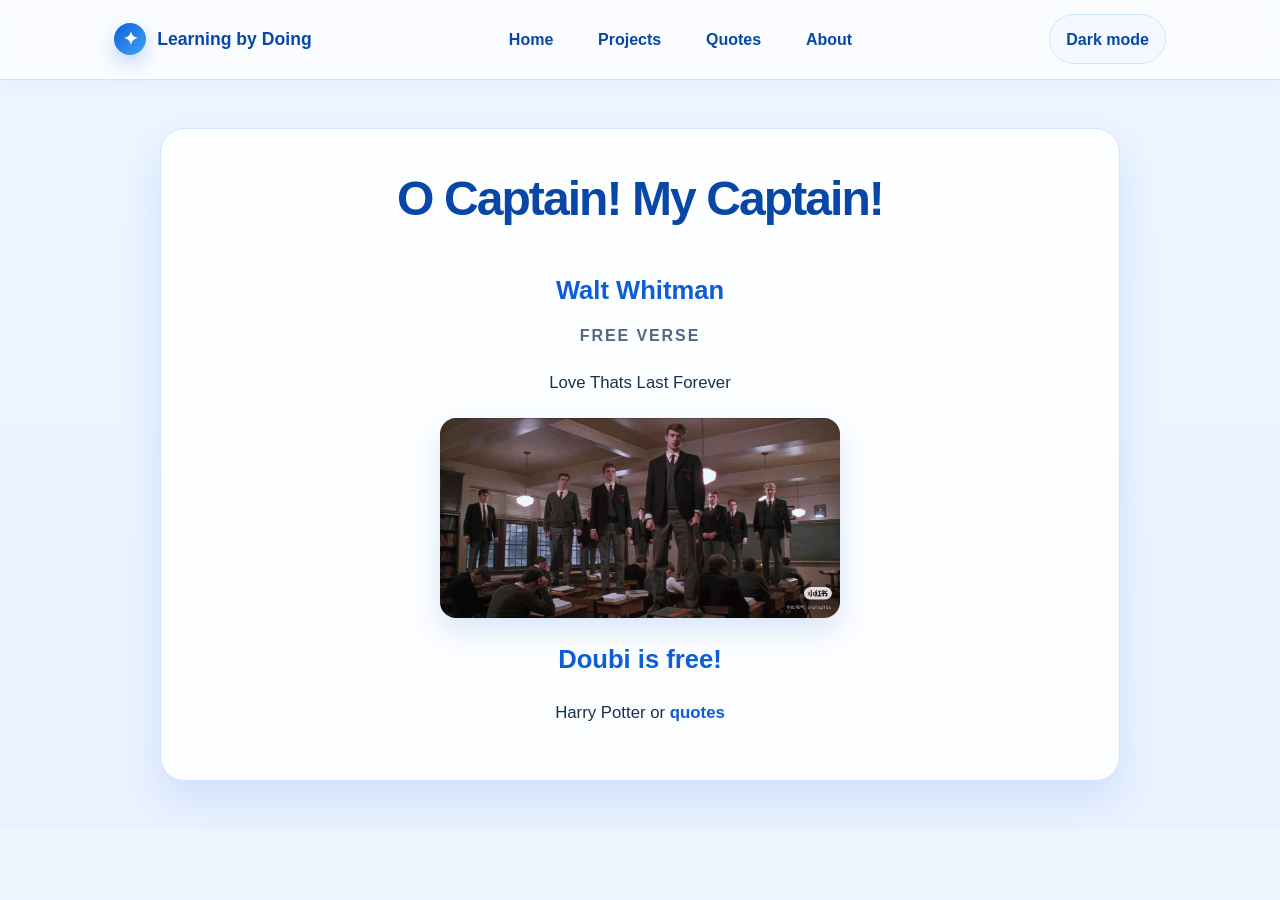
==== index.html @ f3f48617 "Build the four pages from the recap" ====
<!DOCTYPE HTML>
<html lang="en">
<head>
    <script src="theme.js"></script>
    <title>My first HTML Page</title>
    <link rel="icon" type="image/png" href="GGAD.png" sizes="32*32">
    <link rel="stylesheet" type="text/css" href="style.css">
</head>
<body>
   <header id="site-header"> 
    
    </header>
    <div class="main">
        <h1>O Captain! My Captain!</h1>
        <h2>Walt Whitman</h2>
        <h3>Free Verse</h3>
        <p>Love Thats Last Forever</p>

        <a href="https://cn.bing.com" target="_blank">
            <img src="fun.jpg" alt="fun!" width="400" height="200"></a>
        <h2>Doubi is free!</h2>
        <p>Harry Potter or <a href="quotes.html">quotes</a></p>
    </div>
<script src="nav.js"></script>
</body>
</html>
---- style.css ----
* {
    box-sizing: border-box;
}

:root {
    color-scheme: light;
    --bg-end: #eaf2ff;
    --header-bg: rgba(255, 255, 255, 0.7);
    --panel-bg: rgba(255, 255, 255, 0.88);
    --button-text: #fff;
    --bg: #edf6ff;
    --surface: #ffffff;
    --surface-soft: #f4f9ff;
    --primary: #0b5ed7;
    --primary-dark: #0847a8;
    --primary-light: #dfeeff;
    --accent: #42a5f5;
    --text: #17324d;
    --muted: #4f6883;
    --border: #cfe3ff;
    --shadow: rgba(11, 94, 215, 0.12);
}

:root[data-theme="dark"] {
    color-scheme: dark;
    --bg: #0d1726;
    --bg-end: #142238;
    --header-bg: rgba(17, 30, 48, 0.9);
    --panel-bg: #192a40;
    --surface: #192a40;
    --surface-soft: #20344e;
    --primary: #8bc1ff;
    --primary-dark: #b5d8ff;
    --primary-light: #294564;
    --text: #e3edfa;
    --muted: #afc1d8;
    --border: #36516f;
    --shadow: rgba(0, 0, 0, 0.3);
    --button-text: #102238;
}

body {
    margin: 0;
    background: linear-gradient(180deg, var(--bg) 0%, var(--bg-end) 100%);
    color: var(--text);
    font-family: "Segoe UI", Tahoma, Geneva, Verdana, sans-serif;
    line-height: 1.6;
}

header {
    background: var(--header-bg);
    backdrop-filter: blur(10px);
    border-bottom: 1px solid var(--border);
    box-shadow: 0 4px 18px rgba(11, 94, 215, 0.06);
    position: sticky;
    top: 0;
    z-index: 10;
}

.site-nav {
    max-width: 1100px;
    margin: 0 auto;
    padding: 0.9rem 1.5rem;
    display: flex;
    align-items: center;
    justify-content: space-between;
    flex-wrap: wrap;
    gap: 1rem;
}

.brand {
    display: inline-flex;
    align-items: center;
    gap: 0.7rem;
    font-size: 1.1rem;
    font-weight: 700;
    color: var(--primary-dark);
}

.brand-mark {
    display: inline-flex;
    align-items: center;
    justify-content: center;
    width: 2rem;
    height: 2rem;
    border-radius: 50%;
    background: linear-gradient(135deg, var(--primary), var(--accent));
    color: #fff;
    box-shadow: 0 8px 20px rgba(11, 94, 215, 0.25);
}

.nav-links {
    list-style: none;
    display: flex;
    align-items: center;
    gap: 0.6rem;
    margin: 0;
    padding: 0;
}

.nav-links li {
    margin: 0;
}

.nav-links a {
    display: inline-block;
    padding: 0.7rem 1.1rem;
    border-radius: 999px;
    color: var(--primary-dark);
    text-decoration: none;
    font-weight: 600;
    transition: all 0.2s ease;
}

.nav-links a:hover,
.nav-links a:focus {
    background: var(--primary-light);
    color: var(--primary-dark);
    text-decoration: none;
}

.main,
.container {
    width: min(90%, 960px);
    margin: 3rem auto;
    background: var(--panel-bg);
    border: 1px solid var(--border);
    border-radius: 24px;
    box-shadow: 0 18px 40px var(--shadow);
    padding: 2rem 2.5rem;
    text-align: center;
}

h1 {
    margin-top: 0;
    color: var(--primary-dark);
    font-size: clamp(2rem, 4vw, 3rem);
    letter-spacing: -0.04em;
}

h2 {
    color: var(--primary);
    font-size: clamp(1.4rem, 2vw, 2rem);
    margin-bottom: 0.8rem;
}

h3 {
    color: var(--muted);
    font-size: 1rem;
    letter-spacing: 0.12em;
    text-transform: uppercase;
    margin: 0 0 1rem;
}

p {
    font-size: 1.05rem;
    color: var(--text);
    padding: 0.25rem 0;
}

img {
    display: block;
    max-width: 100%;
    margin: 1rem auto;
    border-radius: 16px;
    box-shadow: 0 12px 28px rgba(11, 94, 215, 0.15);
}

.main a,
.container a {
    color: var(--primary);
    text-decoration: none;
    font-weight: 600;
}

.main a:hover,
.container a:hover {
    text-decoration: underline;
}

.hero-quote {
    margin: 1.5rem auto;
    max-width: 700px;
}

.hero-quote p {
    font-size: clamp(2rem, 5vw, 3rem);
    color: var(--primary-dark);
}

.random-quote-button {
    padding: 0.8rem 1.4rem;
    border: none;
    border-radius: 999px;
    background: var(--primary);
    color: var(--button-text);
    font: inherit;
    font-weight: 600;
    cursor: pointer;
}

.random-quote-button:hover {
    background: var(--primary-dark);
}

.random-quote-button:focus-visible {
    outline: 3px solid var(--primary-dark);
    outline-offset: 4px;
}

.theme-toggle {
    border: 1px solid var(--border);
    border-radius: 999px;
    padding: 0.7rem 1rem;
    background: var(--surface-soft);
    color: var(--primary-dark);
    font: inherit;
    font-weight: 600;
    cursor: pointer;
}

.theme-toggle:hover,
.theme-toggle[aria-pressed="true"] {
    background: var(--primary-light);
}

.theme-toggle:focus-visible {
    outline: 3px solid var(--primary);
    outline-offset: 3px;
}

:root[data-theme="dark"] .quote {
    background: linear-gradient(135deg, var(--surface), var(--surface-soft));
    border-color: var(--border);
    border-left-color: var(--primary);
}

.quotes-grid {
    width: min(90%, 1200px);
    margin: 2rem auto 3rem;
    display: flex;
    flex-wrap: wrap;
    gap: 1.5rem;
    justify-content: center;
    align-items: stretch;
}

.quote {
    flex: 1 1 260px;
    max-width: 330px;
    min-height: 180px;
    display: flex;
    align-items: center;
    padding: 1.5rem 1.25rem;
    border-radius: 20px;
    box-shadow: 0 12px 24px rgba(11, 94, 215, 0.08);
    border: 1px solid rgba(17, 89, 188, 0.08);
}

.quote1 {
    background: linear-gradient(135deg, #edf5ff, #dfeeff);
    border-left: 6px solid var(--primary);
}

.quote2 {
    background: linear-gradient(135deg, #f0f8ff, #dbeeff);
    border-left: 6px solid #4da3ff;
}

.quote3 {
    background: linear-gradient(135deg, #eef7ff, #dfefff);
    border-left: 6px solid #2d7ef0;
}

.quote4 {
    background: linear-gradient(135deg, #ebf4ff, #d8edff);
    border-left: 6px solid #1d5ecb;
}

.quote5 {
    background: linear-gradient(135deg, #edf6ff, #d9ebff);
    border-left: 6px solid #0b5ed7;
}

.quote6 {
    background: linear-gradient(135deg, #eaf3ff, #d0e7ff);
    border-left: 6px solid #1861c7;
}

.quote7 {
    background: linear-gradient(135deg, #f1f8ff, #e0f0ff);
    border-left: 6px solid #2a75d8;
}

.quote8 {
    background: linear-gradient(135deg, #eef8ff, #dcecff);
    border-left: 6px solid #317ae3;
}

.quote9 {
    background: linear-gradient(135deg, #eaf6ff, #d9f0ff);
    border-left: 6px solid #3d8ef1;
}

.quote10 {
    background: linear-gradient(135deg, #eff8ff, #dcefff);
    border-left: 6px solid #0b5ed7;
}

.quote11 {
    background: linear-gradient(135deg, #ecf5ff, #dfeeff);
    border-left: 6px solid #2d7ef0;
}

.quote12 {
    background: linear-gradient(135deg, #f2f9ff, #e3f0ff);
    border-left: 6px solid #1d5ecb;
}

blockquote {
    margin: 0;
    font-size: 1.02rem;
    line-height: 1.7;
    color: var(--text);
}

blockquote p {
    margin: 0;
}

.project-list {
    list-style: none;
    padding: 0;
    margin: 1.5rem auto 0;
    max-width: 600px;
    text-align: left;
}

.project-list li {
    background: var(--surface-soft);
    border: 1px solid var(--border);
    border-radius: 12px;
    padding: 0.9rem 1rem;
    margin-bottom: 0.75rem;
    color: var(--text);
}

footer {
    text-align: center;
    padding: 1.5rem 1rem 2.5rem;
    color: var(--muted);
}

@media (max-width: 640px) {
    .site-nav {
        flex-direction: column;
        justify-content: center;
    }

    .nav-links {
        flex-wrap: wrap;
        justify-content: center;
    }

    .main,
    .container {
        padding: 1.5rem 1rem;
    }

    .quote {
        width: 90%;
    }
}
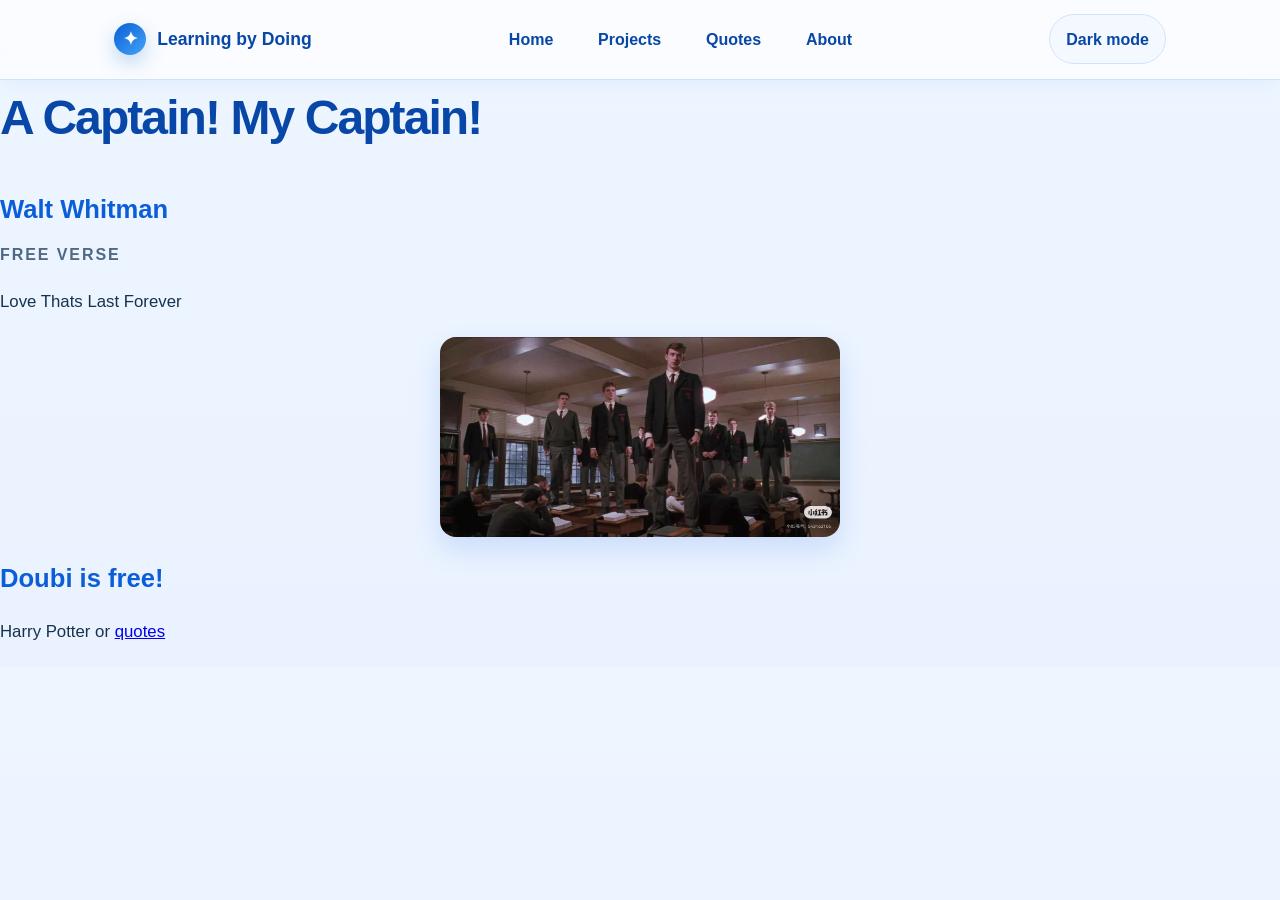
==== commit 66681a0f: "change the handline" ====
--- a/index.html
+++ b/index.html
@@ -10,8 +10,7 @@
    <header id="site-header"> 
     
     </header>
-    <div class="main">
-        <h1>O Captain! My Captain!</h1>
+        <h1>A Captain! My Captain!</h1>
         <h2>Walt Whitman</h2>
         <h3>Free Verse</h3>
         <p>Love Thats Last Forever</p>
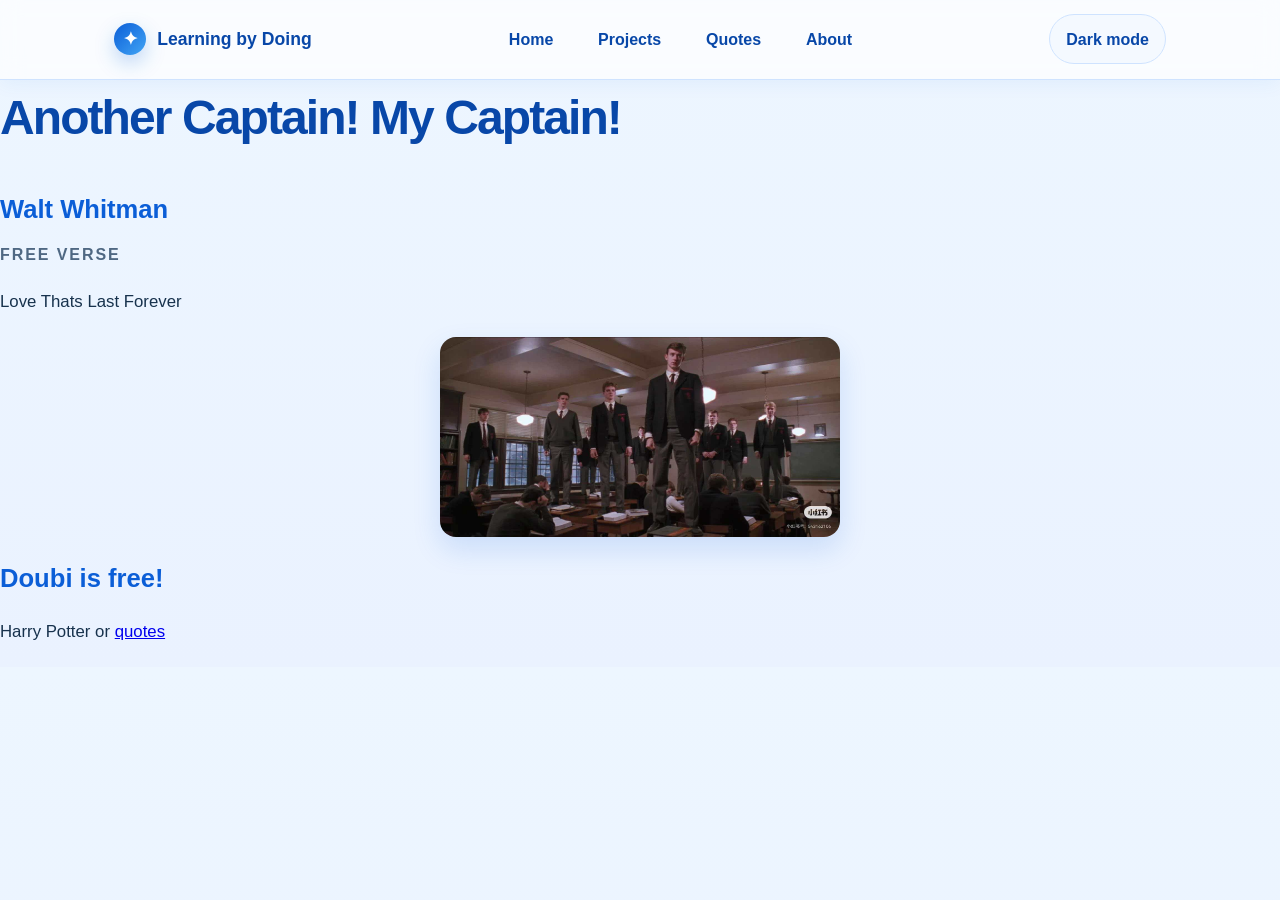
==== commit 0a7cebd9: "another change" ====
--- a/index.html
+++ b/index.html
@@ -10,7 +10,7 @@
    <header id="site-header"> 
     
     </header>
-        <h1>A Captain! My Captain!</h1>
+        <h1>Another Captain! My Captain!</h1>
         <h2>Walt Whitman</h2>
         <h3>Free Verse</h3>
         <p>Love Thats Last Forever</p>
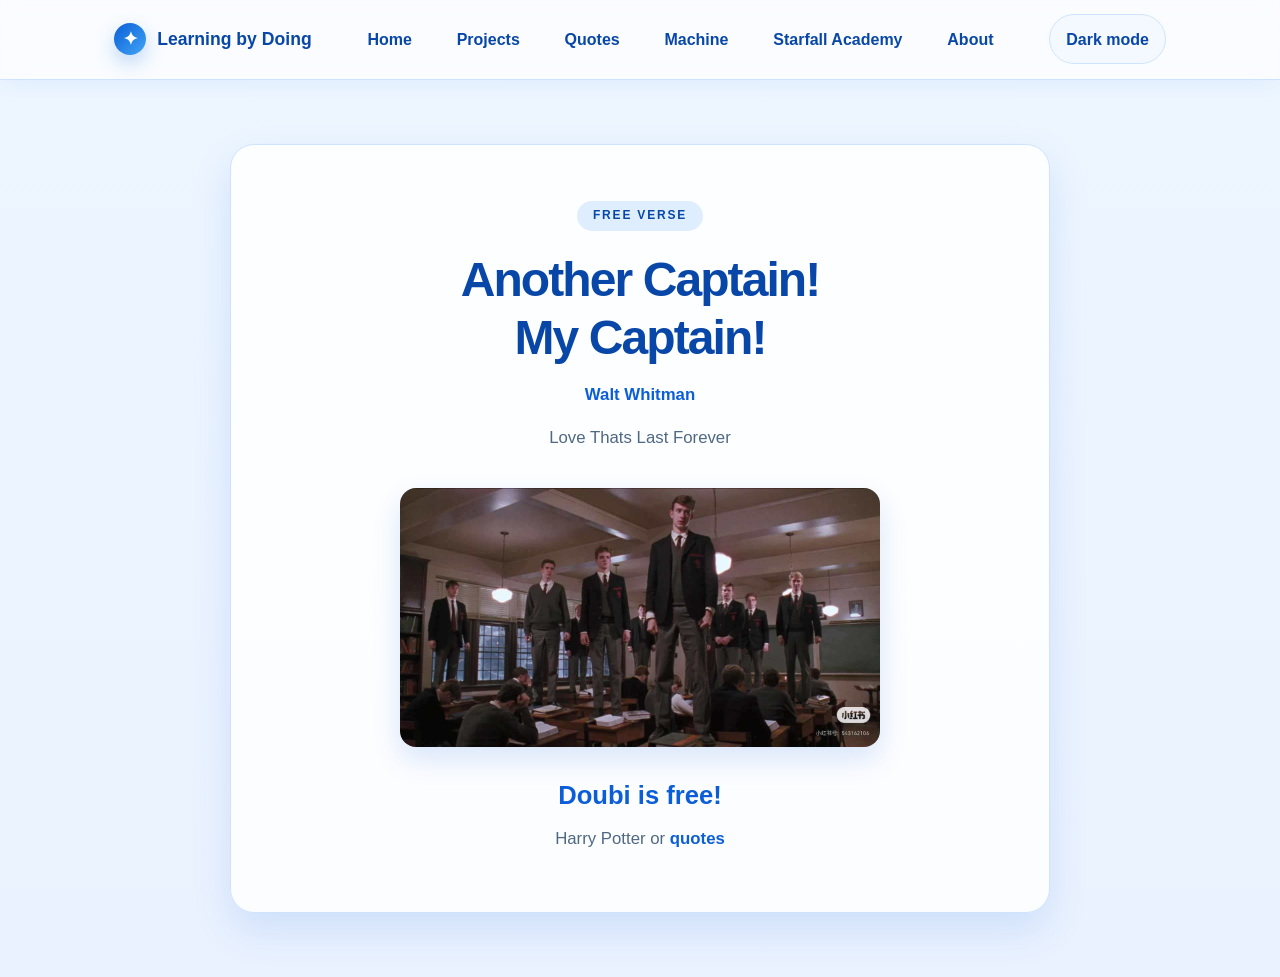
==== commit 8f889ead: "projects change" ====
--- a/index.html
+++ b/index.html
@@ -1,25 +1,28 @@
-<!DOCTYPE HTML>
+<!DOCTYPE html>
 <html lang="en">
 <head>
+    <meta charset="UTF-8">
+    <meta name="viewport" content="width=device-width, initial-scale=1.0">
     <script src="theme.js"></script>
-    <title>My first HTML Page</title>
-    <link rel="icon" type="image/png" href="GGAD.png" sizes="32*32">
+    <title>Home | Learning by Doing</title>
+    <link rel="icon" type="image/png" href="GGAD.png" sizes="32x32">
     <link rel="stylesheet" type="text/css" href="style.css">
 </head>
 <body>
-   <header id="site-header"> 
-    
-    </header>
+    <header id="site-header"></header>
+    <main class="container home-page">
+        <p class="home-kicker">Free Verse</p>
         <h1>Another Captain! My Captain!</h1>
-        <h2>Walt Whitman</h2>
-        <h3>Free Verse</h3>
-        <p>Love Thats Last Forever</p>
-
-        <a href="https://cn.bing.com" target="_blank">
-            <img src="fun.jpg" alt="fun!" width="400" height="200"></a>
-        <h2>Doubi is free!</h2>
-        <p>Harry Potter or <a href="quotes.html">quotes</a></p>
-    </div>
-<script src="nav.js"></script>
+        <p class="home-author">Walt Whitman</p>
+        <p class="home-intro">Love Thats Last Forever</p>
+        <a class="home-image-link" href="https://cn.bing.com" target="_blank" rel="noopener noreferrer" aria-label="Open Bing in a new tab">
+            <img class="home-image" src="fun.jpg" alt="fun!">
+        </a>
+        <div class="home-caption">
+            <h2>Doubi is free!</h2>
+            <p>Harry Potter or <a href="quotes.html">quotes</a></p>
+        </div>
+    </main>
+    <script src="nav.js"></script>
 </body>
 </html>
--- a/style.css
+++ b/style.css
@@ -257,6 +257,15 @@
     border: 1px solid rgba(17, 89, 188, 0.08);
 }
 
+.quote[role="link"] {
+    cursor: pointer;
+}
+
+.quote[role="link"]:focus-visible {
+    outline: 3px solid var(--primary);
+    outline-offset: 4px;
+}
+
 .quote1 {
     background: linear-gradient(135deg, #edf5ff, #dfeeff);
     border-left: 6px solid var(--primary);
@@ -374,3 +383,255 @@
 
 
 
+/* Home page */
+.brand {
+    text-decoration: none;
+}
+
+.brand:hover {
+    color: var(--primary);
+}
+
+.brand:focus-visible,
+.home-image-link:focus-visible {
+    outline: 3px solid var(--accent);
+    outline-offset: 6px;
+    border-radius: 12px;
+}
+
+.home-page {
+    max-width: 820px;
+    margin: clamp(1.5rem, 5vw, 4rem) auto;
+    padding: clamp(1.5rem, 5vw, 3.5rem);
+    text-align: center;
+}
+
+.home-kicker {
+    display: inline-block;
+    margin: 0 0 1.25rem;
+    padding: 0.35rem 1rem;
+    border-radius: 999px;
+    background: var(--primary-light);
+    color: var(--primary-dark);
+    font-size: 0.75rem;
+    font-weight: 700;
+    letter-spacing: 0.15em;
+    text-transform: uppercase;
+}
+
+.home-page h1 {
+    max-width: 620px;
+    margin: 0 auto 0.75rem;
+    line-height: 1.2;
+    text-wrap: balance;
+}
+
+.home-author {
+    margin: 0;
+    color: var(--primary);
+    font-weight: 600;
+}
+
+.home-intro {
+    margin: 0.5rem 0 2rem;
+    color: var(--muted);
+}
+
+.home-image-link {
+    display: block;
+    width: min(100%, 480px);
+    margin: 0 auto;
+    border-radius: 16px;
+}
+
+.home-image {
+    width: 100%;
+    height: auto;
+    max-height: 420px;
+    object-fit: contain;
+    margin: 0;
+    background: var(--surface-soft);
+}
+
+.home-caption h2 {
+    margin: 1.75rem 0 0.35rem;
+}
+
+.home-caption p {
+    margin: 0;
+    color: var(--muted);
+}
+
+/* Project idea notebook */
+.projects-page {
+    width: min(90%, 1040px);
+    margin: clamp(2rem, 6vw, 5rem) auto 0;
+}
+
+.projects-intro {
+    text-align: center;
+    margin-bottom: 2.5rem;
+}
+
+.projects-intro h1 {
+    margin-bottom: 1rem;
+    font-size: clamp(2.5rem, 6vw, 4.25rem);
+    line-height: 1.1;
+}
+
+.projects-intro > p:not(.home-kicker) {
+    color: var(--muted);
+    max-width: 620px;
+    margin: 0 auto 1.25rem;
+}
+
+.projects-note {
+    color: var(--muted);
+    font-size: 0.8rem;
+    letter-spacing: 0.04em;
+}
+
+.ideas-grid {
+    display: grid;
+    grid-template-columns: repeat(2, minmax(0, 1fr));
+    gap: 1.5rem;
+}
+
+.idea-card {
+    display: flex;
+    flex-direction: column;
+    padding: clamp(1.5rem, 4vw, 2.25rem);
+    border: 1px solid var(--border);
+    border-radius: 24px;
+    background: var(--panel-bg);
+    box-shadow: 0 12px 30px var(--shadow);
+}
+
+.idea-card-featured {
+    grid-column: 1 / -1;
+    background: radial-gradient(ellipse at top right, var(--primary-light), transparent 70%), var(--surface);
+    border-top: 4px solid var(--primary);
+}
+
+.idea-card-top {
+    display: flex;
+    align-items: center;
+    justify-content: space-between;
+    margin-bottom: 1.5rem;
+}
+
+.idea-icon {
+    display: grid;
+    place-items: center;
+    width: 52px;
+    height: 52px;
+    background: var(--primary-light);
+    color: var(--primary-dark);
+    border: 1px solid var(--border);
+    border-radius: 16px;
+    font-size: 1.75rem;
+}
+
+.idea-number {
+    color: var(--muted);
+    font-size: 0.75rem;
+    font-variant-numeric: tabular-nums;
+    letter-spacing: 0.12em;
+}
+
+.idea-category {
+    margin: 0 0 0.5rem;
+    color: var(--primary);
+    font-size: 0.72rem;
+    font-weight: 700;
+    text-transform: uppercase;
+    letter-spacing: 0.1em;
+}
+
+.idea-card h2 {
+    margin: 0 0 0.75rem;
+    color: var(--primary-dark);
+    font-size: clamp(1.4rem, 3vw, 1.85rem);
+    letter-spacing: -0.03em;
+    line-height: 1.25;
+}
+
+.idea-description {
+    max-width: 750px;
+    margin: 0 0 1.25rem;
+    color: var(--muted);
+    font-size: 1rem;
+}
+
+.idea-tags {
+    display: flex;
+    flex-wrap: wrap;
+    gap: 0.5rem;
+    list-style: none;
+    margin: 0 0 1.5rem;
+    padding: 0;
+}
+
+.idea-tags li {
+    padding: 0.25rem 0.65rem;
+    border: 1px solid var(--border);
+    border-radius: 999px;
+    color: var(--muted);
+    background: var(--surface-soft);
+    font-size: 0.75rem;
+}
+
+.idea-first-step {
+    margin-top: auto;
+    padding: 1rem 0;
+    border-top: 1px solid var(--border);
+}
+
+.idea-first-step > span {
+    color: var(--primary-dark);
+    font-size: 0.8rem;
+    font-weight: 700;
+}
+
+.idea-first-step p {
+    margin: 0.25rem 0 0;
+    color: var(--muted);
+    font-size: 0.9rem;
+}
+
+.idea-link {
+    display: inline-flex;
+    align-items: center;
+    align-self: flex-start;
+    gap: 0.75rem;
+    min-height: 44px;
+    color: var(--primary-dark);
+    font-size: 0.9rem;
+    font-weight: 700;
+    text-decoration: none;
+}
+
+.idea-link:hover {
+    text-decoration: underline;
+    text-underline-offset: 4px;
+}
+
+.idea-link:focus-visible {
+    outline: 3px solid var(--accent);
+    outline-offset: 4px;
+    border-radius: 4px;
+}
+
+.projects-outro {
+    margin: 2rem auto 0;
+    text-align: center;
+    color: var(--muted);
+    font-size: 0.85rem;
+}
+
+@media (max-width: 640px) {
+    .ideas-grid {
+        grid-template-columns: 1fr;
+        gap: 1rem;
+    }
+}
